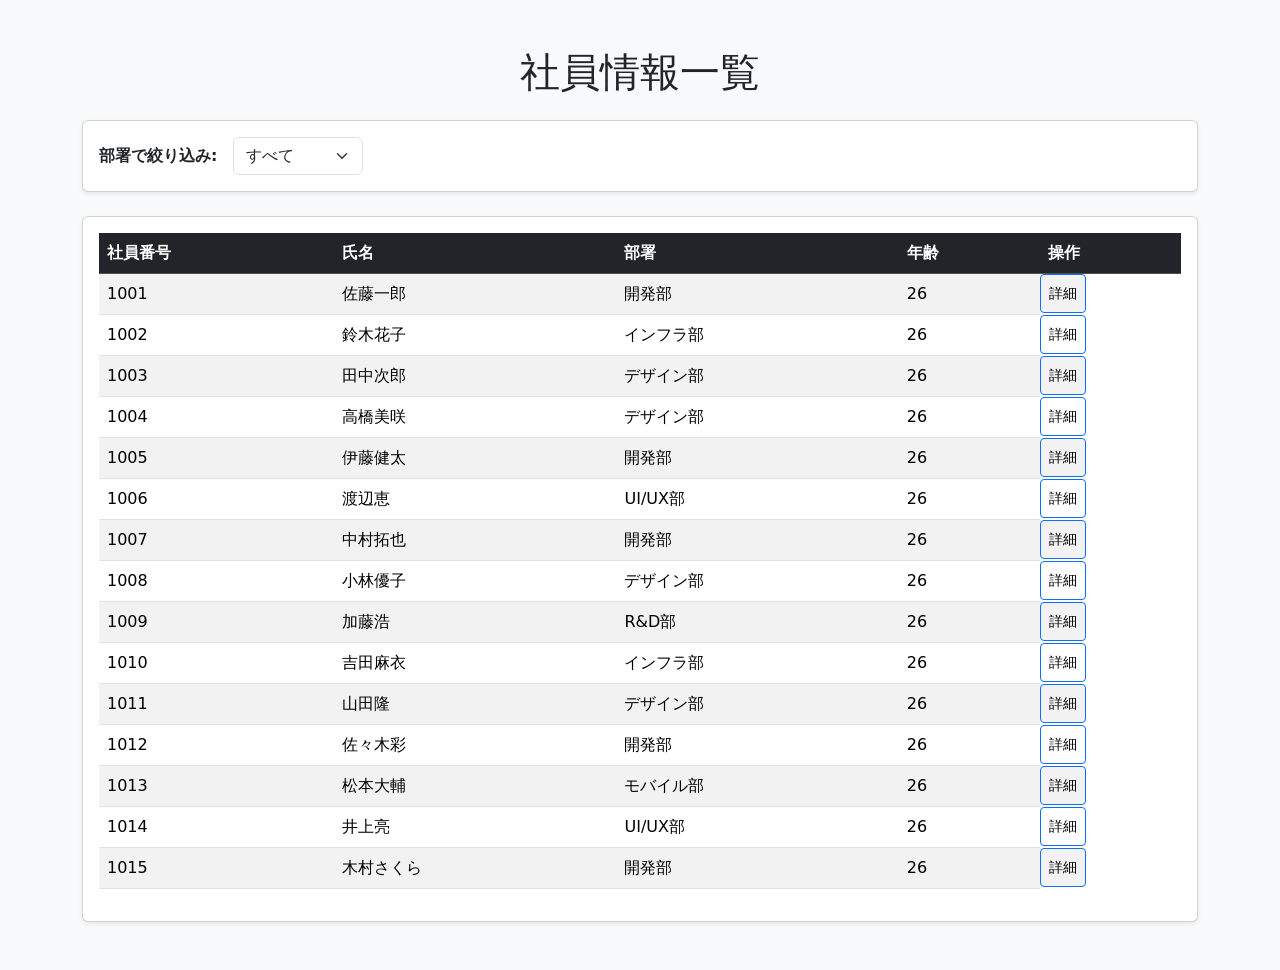
==== index.html @ 0aa81142 "初コミット" ====
<!DOCTYPE html>
<html lang="ja">

<head>
  <meta charset="UTF-8">
  <meta name="viewport" content="width=device-width, initial-scale=1.0">
  <title>社員情報管理システム</title>
  <link href="https://cdn.jsdelivr.net/npm/bootstrap@5.3.0/dist/css/bootstrap.min.css" rel="stylesheet">
  <link rel="stylesheet" href="style.css">
</head>

<body class="bg-light">
  <div class="container py-5">
    <h1 class="mb-4 text-center">社員情報一覧</h1>

    <div class="card shadow-sm mb-4">
      <div class="card-body">
        <div class="row g-3 align-items-center">
          <div class="col-auto">
            <label for="department-filter" class="col-form-label fw-bold">部署で絞り込み:</label>
          </div>
          <div class="col-auto">
            <select id="department-filter" class="form-select">
              <option value="">すべて</option>
              <option value="開発部">開発部</option>
              <option value="インフラ部">インフラ部</option>
              <option value="デザイン部">デザイン部</option>
              <option value="UI/UX部">UI/UX部</option>
              <option value="モバイル部">モバイル部</option>
              <option value="R&D部">R&D部</option>
              <option value="営業部">営業部</option>
              <option value="総務部">総務部</option>
              <option value="人事部">人事部</option>
            </select>
          </div>
        </div>
      </div>
    </div>

    <div class="card shadow-sm">
      <div class="card-body">
        <table class="table table-striped table-hover align-middle">
          <thead class="table-dark">
            <tr>
              <th>社員番号</th>
              <th>氏名</th>
              <th>部署</th>
              <th>年齢</th>
              <th>操作</th>
            </tr>
          </thead>
          <tbody id="employee-list">
            <!-- ここにJavaScriptでリストを表示 -->
          </tbody>
        </table>
      </div>
    </div>
  </div>

  <!-- 詳細表示用モーダル -->
  <dialog id="detail-modal" class="p-0 border-0 rounded shadow-lg">
    <div class="modal-content" style="width: 700px; max-width: 90vw;">
      <div class="modal-header bg-light p-3 border-bottom d-flex justify-content-between align-items-center">
        <h5 class="modal-title m-0">社員詳細情報</h5>
      </div>
      <div class="modal-body p-4">
        <div class="row">
          <div class="col-md-4 text-center mb-3 mb-md-0">
            <div class="border rounded p-2 d-inline-block bg-white shadow-sm">
              <img id="modal-image" src="" alt="社員写真" class="img-fluid rounded"
                style="width: 150px; height: 150px; object-fit: cover;">
            </div>
          </div>
          <div class="col-md-8">
            <div class="mb-2 row">
              <span class="fw-bold col-4">社員番号:</span>
              <span id="modal-id" class="col-8"></span>
            </div>
            <div class="mb-2 row">
              <span class="fw-bold col-4">氏名:</span>
              <span id="modal-name" class="col-8"></span>
            </div>
            <div class="mb-2 row">
              <span class="fw-bold col-4">生年月日:</span>
              <span class="col-8">
                <span id="modal-birth"></span> (<span id="modal-age"></span>歳)
              </span>
            </div>
            <div class="mb-2 row">
              <span class="fw-bold col-4">部署:</span>
              <span id="modal-dept" class="col-8"></span>
            </div>
            <div class="mb-3 row">
              <span class="fw-bold col-4">保有資格:</span>
              <ul id="modal-licenses" class="col-8 list-unstyled mb-0"></ul>
            </div>
            <div class="alert alert-success d-flex justify-content-between align-items-center m-0">
              <span class="fw-bold">総支給額:</span>
              <span class="fs-5 fw-bold"><span id="modal-salary"></span>円</span>
            </div>
          </div>
        </div>
      </div>
      <div class="modal-footer p-3 border-top text-end">
        <button id="close-modal-btn" class="btn btn-secondary">閉じる</button>
      </div>
    </div>
  </dialog>

  <script src="script.js"></script>
</body>

</html>
---- style.css ----
/* Bootstrapを使っているため、CSSは最小限にする */
dialog::backdrop {
  background-color: rgba(0, 0, 0, 0.5);
}

/* native dialog centered styling support */
dialog {
  margin: auto;
}
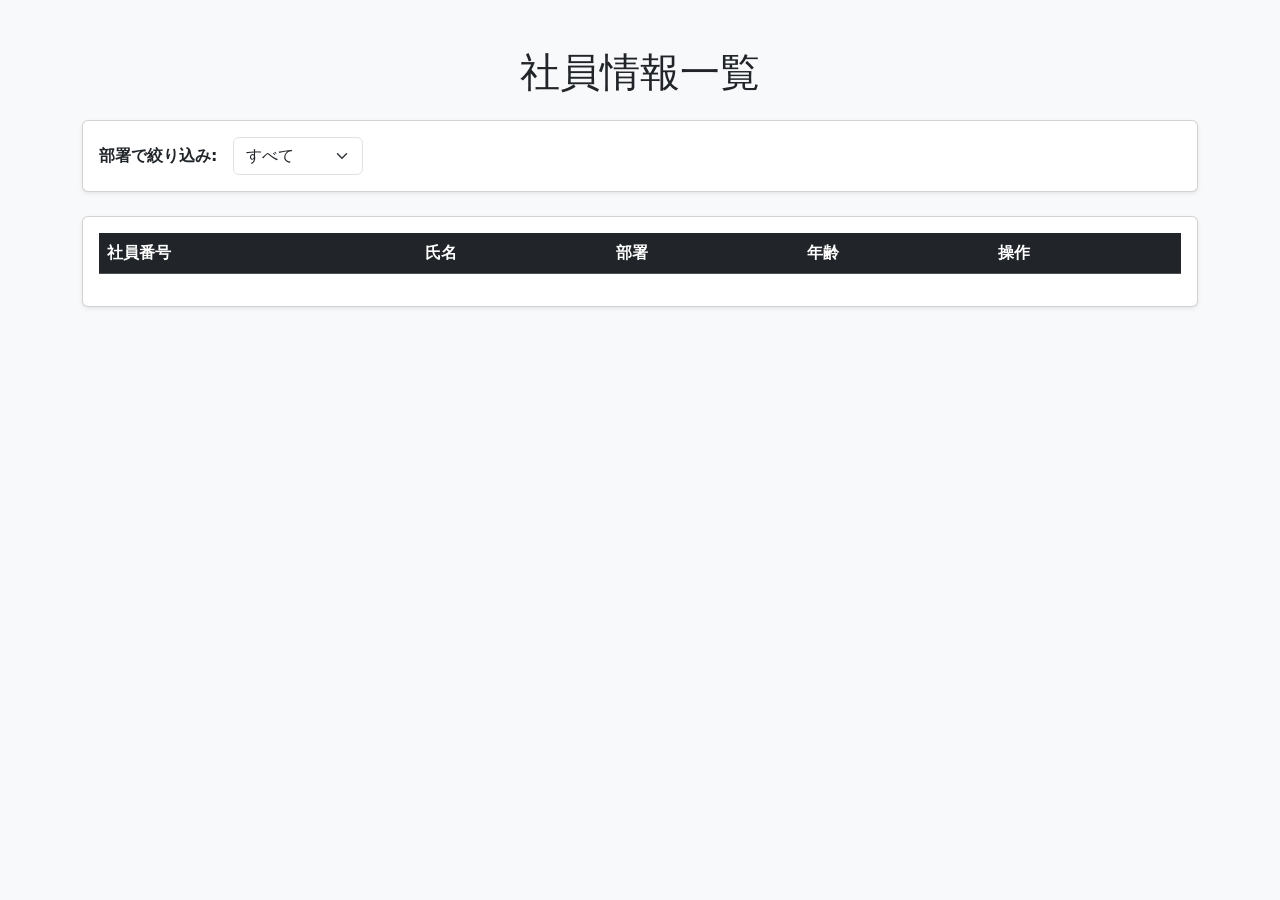
==== commit b5cbf1b3: "scriptタグを追加" ====
--- a/index.html
+++ b/index.html
@@ -1,113 +1,114 @@
 <!DOCTYPE html>
 <html lang="ja">
 
-<head>
-  <meta charset="UTF-8">
-  <meta name="viewport" content="width=device-width, initial-scale=1.0">
-  <title>社員情報管理システム</title>
-  <link href="https://cdn.jsdelivr.net/npm/bootstrap@5.3.0/dist/css/bootstrap.min.css" rel="stylesheet">
-  <link rel="stylesheet" href="style.css">
-</head>
+  <head>
+    <meta charset="UTF-8">
+    <meta name="viewport" content="width=device-width, initial-scale=1.0">
+    <title>社員情報管理システム</title>
+    <link href="https://cdn.jsdelivr.net/npm/bootstrap@5.3.0/dist/css/bootstrap.min.css" rel="stylesheet">
+    <link rel="stylesheet" href="style.css">
+  </head>
 
-<body class="bg-light">
-  <div class="container py-5">
-    <h1 class="mb-4 text-center">社員情報一覧</h1>
+  <body class="bg-light">
+    <div class="container py-5">
+      <h1 class="mb-4 text-center">社員情報一覧</h1>
 
-    <div class="card shadow-sm mb-4">
-      <div class="card-body">
-        <div class="row g-3 align-items-center">
-          <div class="col-auto">
-            <label for="department-filter" class="col-form-label fw-bold">部署で絞り込み:</label>
+      <div class="card shadow-sm mb-4">
+        <div class="card-body">
+          <div class="row g-3 align-items-center">
+            <div class="col-auto">
+              <label for="department-filter" class="col-form-label fw-bold">部署で絞り込み:</label>
+            </div>
+            <div class="col-auto">
+              <select id="department-filter" class="form-select">
+                <option value="">すべて</option>
+                <option value="開発部">開発部</option>
+                <option value="インフラ部">インフラ部</option>
+                <option value="デザイン部">デザイン部</option>
+                <option value="UI/UX部">UI/UX部</option>
+                <option value="モバイル部">モバイル部</option>
+                <option value="R&D部">R&D部</option>
+                <option value="営業部">営業部</option>
+                <option value="総務部">総務部</option>
+                <option value="人事部">人事部</option>
+              </select>
+            </div>
           </div>
-          <div class="col-auto">
-            <select id="department-filter" class="form-select">
-              <option value="">すべて</option>
-              <option value="開発部">開発部</option>
-              <option value="インフラ部">インフラ部</option>
-              <option value="デザイン部">デザイン部</option>
-              <option value="UI/UX部">UI/UX部</option>
-              <option value="モバイル部">モバイル部</option>
-              <option value="R&D部">R&D部</option>
-              <option value="営業部">営業部</option>
-              <option value="総務部">総務部</option>
-              <option value="人事部">人事部</option>
-            </select>
-          </div>
+        </div>
+      </div>
+
+      <div class="card shadow-sm">
+        <div class="card-body">
+          <table class="table table-striped table-hover align-middle">
+            <thead class="table-dark">
+              <tr>
+                <th>社員番号</th>
+                <th>氏名</th>
+                <th>部署</th>
+                <th>年齢</th>
+                <th>操作</th>
+              </tr>
+            </thead>
+            <tbody id="employee-list">
+              <!-- ここにJavaScriptでリストを表示 -->
+            </tbody>
+          </table>
         </div>
       </div>
     </div>
 
-    <div class="card shadow-sm">
-      <div class="card-body">
-        <table class="table table-striped table-hover align-middle">
-          <thead class="table-dark">
-            <tr>
-              <th>社員番号</th>
-              <th>氏名</th>
-              <th>部署</th>
-              <th>年齢</th>
-              <th>操作</th>
-            </tr>
-          </thead>
-          <tbody id="employee-list">
-            <!-- ここにJavaScriptでリストを表示 -->
-          </tbody>
-        </table>
-      </div>
-    </div>
-  </div>
-
-  <!-- 詳細表示用モーダル -->
-  <dialog id="detail-modal" class="p-0 border-0 rounded shadow-lg">
-    <div class="modal-content" style="width: 700px; max-width: 90vw;">
-      <div class="modal-header bg-light p-3 border-bottom d-flex justify-content-between align-items-center">
-        <h5 class="modal-title m-0">社員詳細情報</h5>
-      </div>
-      <div class="modal-body p-4">
-        <div class="row">
-          <div class="col-md-4 text-center mb-3 mb-md-0">
-            <div class="border rounded p-2 d-inline-block bg-white shadow-sm">
-              <img id="modal-image" src="" alt="社員写真" class="img-fluid rounded"
-                style="width: 150px; height: 150px; object-fit: cover;">
+    <!-- 詳細表示用モーダル -->
+    <dialog id="detail-modal" class="p-0 border-0 rounded shadow-lg">
+      <div class="modal-content" style="width: 700px; max-width: 90vw;">
+        <div class="modal-header bg-light p-3 border-bottom d-flex justify-content-between align-items-center">
+          <h5 class="modal-title m-0">社員詳細情報</h5>
+        </div>
+        <div class="modal-body p-4">
+          <div class="row">
+            <div class="col-md-4 text-center mb-3 mb-md-0">
+              <div class="border rounded p-2 d-inline-block bg-white shadow-sm">
+                <img id="modal-image" src="" alt="社員写真" class="img-fluid rounded"
+                  style="width: 150px; height: 150px; object-fit: cover;">
+              </div>
             </div>
-          </div>
-          <div class="col-md-8">
-            <div class="mb-2 row">
-              <span class="fw-bold col-4">社員番号:</span>
-              <span id="modal-id" class="col-8"></span>
-            </div>
-            <div class="mb-2 row">
-              <span class="fw-bold col-4">氏名:</span>
-              <span id="modal-name" class="col-8"></span>
-            </div>
-            <div class="mb-2 row">
-              <span class="fw-bold col-4">生年月日:</span>
-              <span class="col-8">
-                <span id="modal-birth"></span> (<span id="modal-age"></span>歳)
-              </span>
-            </div>
-            <div class="mb-2 row">
-              <span class="fw-bold col-4">部署:</span>
-              <span id="modal-dept" class="col-8"></span>
-            </div>
-            <div class="mb-3 row">
-              <span class="fw-bold col-4">保有資格:</span>
-              <ul id="modal-licenses" class="col-8 list-unstyled mb-0"></ul>
-            </div>
-            <div class="alert alert-success d-flex justify-content-between align-items-center m-0">
-              <span class="fw-bold">総支給額:</span>
-              <span class="fs-5 fw-bold"><span id="modal-salary"></span>円</span>
+            <div class="col-md-8">
+              <div class="mb-2 row">
+                <span class="fw-bold col-4">社員番号:</span>
+                <span id="modal-id" class="col-8"></span>
+              </div>
+              <div class="mb-2 row">
+                <span class="fw-bold col-4">氏名:</span>
+                <span id="modal-name" class="col-8"></span>
+              </div>
+              <div class="mb-2 row">
+                <span class="fw-bold col-4">生年月日:</span>
+                <span class="col-8">
+                  <span id="modal-birth"></span> (<span id="modal-age"></span>歳)
+                </span>
+              </div>
+              <div class="mb-2 row">
+                <span class="fw-bold col-4">部署:</span>
+                <span id="modal-dept" class="col-8"></span>
+              </div>
+              <div class="mb-3 row">
+                <span class="fw-bold col-4">保有資格:</span>
+                <ul id="modal-licenses" class="col-8 list-unstyled mb-0"></ul>
+              </div>
+              <div class="alert alert-success d-flex justify-content-between align-items-center m-0">
+                <span class="fw-bold">総支給額:</span>
+                <span class="fs-5 fw-bold"><span id="modal-salary"></span>円</span>
+              </div>
             </div>
           </div>
         </div>
+        <div class="modal-footer p-3 border-top text-end">
+          <button id="close-modal-btn" class="btn btn-secondary">閉じる</button>
+        </div>
       </div>
-      <div class="modal-footer p-3 border-top text-end">
-        <button id="close-modal-btn" class="btn btn-secondary">閉じる</button>
-      </div>
-    </div>
-  </dialog>
+    </dialog>
 
-  <script src="script.js"></script>
-</body>
+    <!-- <script src="script.js"></script> -->
+    <script src="script-p.js"></script>
+  </body>
 
 </html>
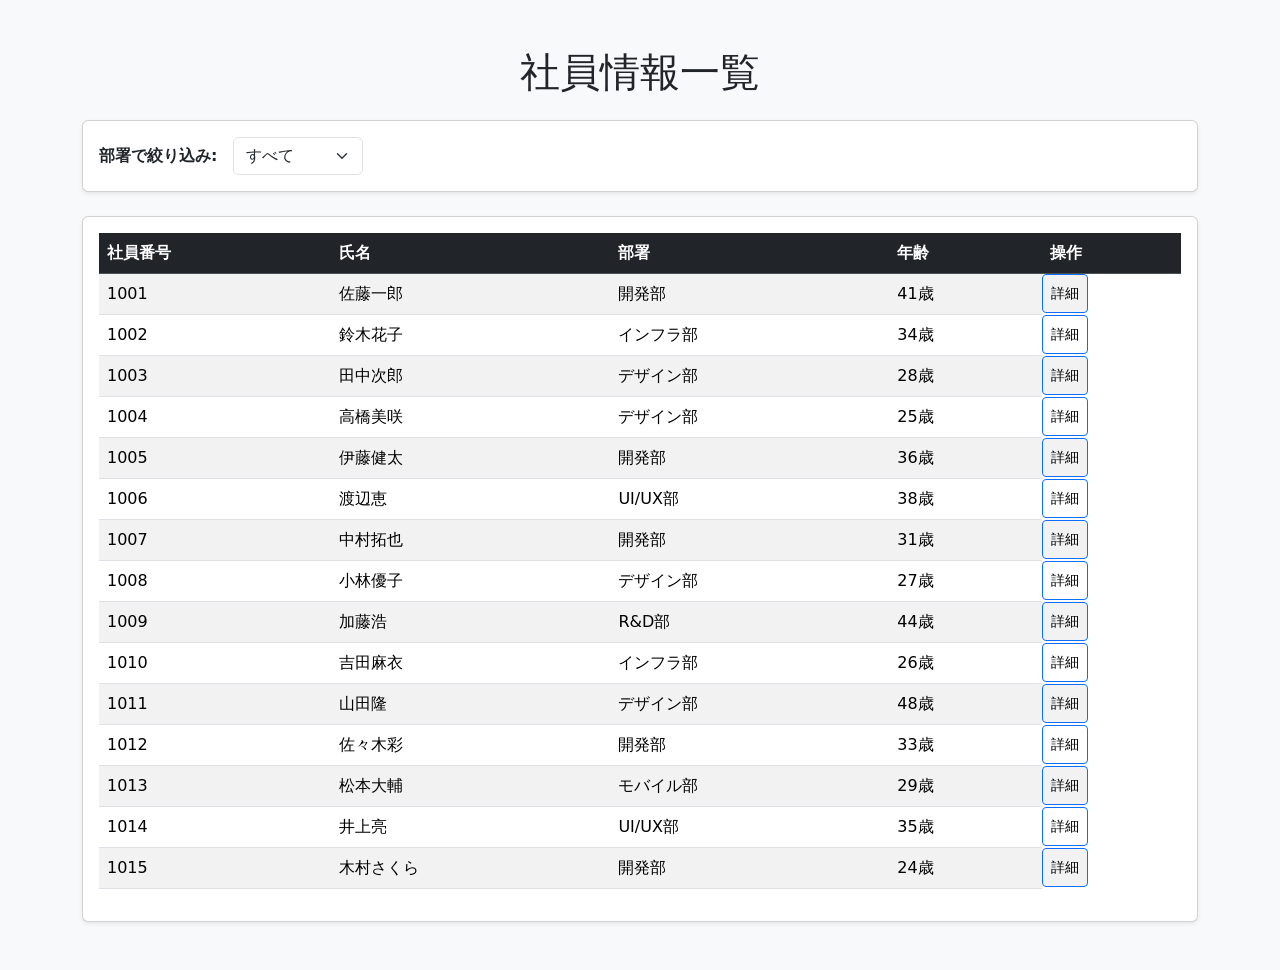
==== commit 2ba34876: "pra2ファイルを追加に伴う対応" ====
--- a/index.html
+++ b/index.html
@@ -106,9 +106,9 @@
         </div>
       </div>
     </dialog>
-
     <!-- <script src="script.js"></script> -->
-    <script src="script-p.js"></script>
+    <!-- <script src="script-p.js"></script> -->
+    <script src="practice2.js"></script>
   </body>
 
 </html>
